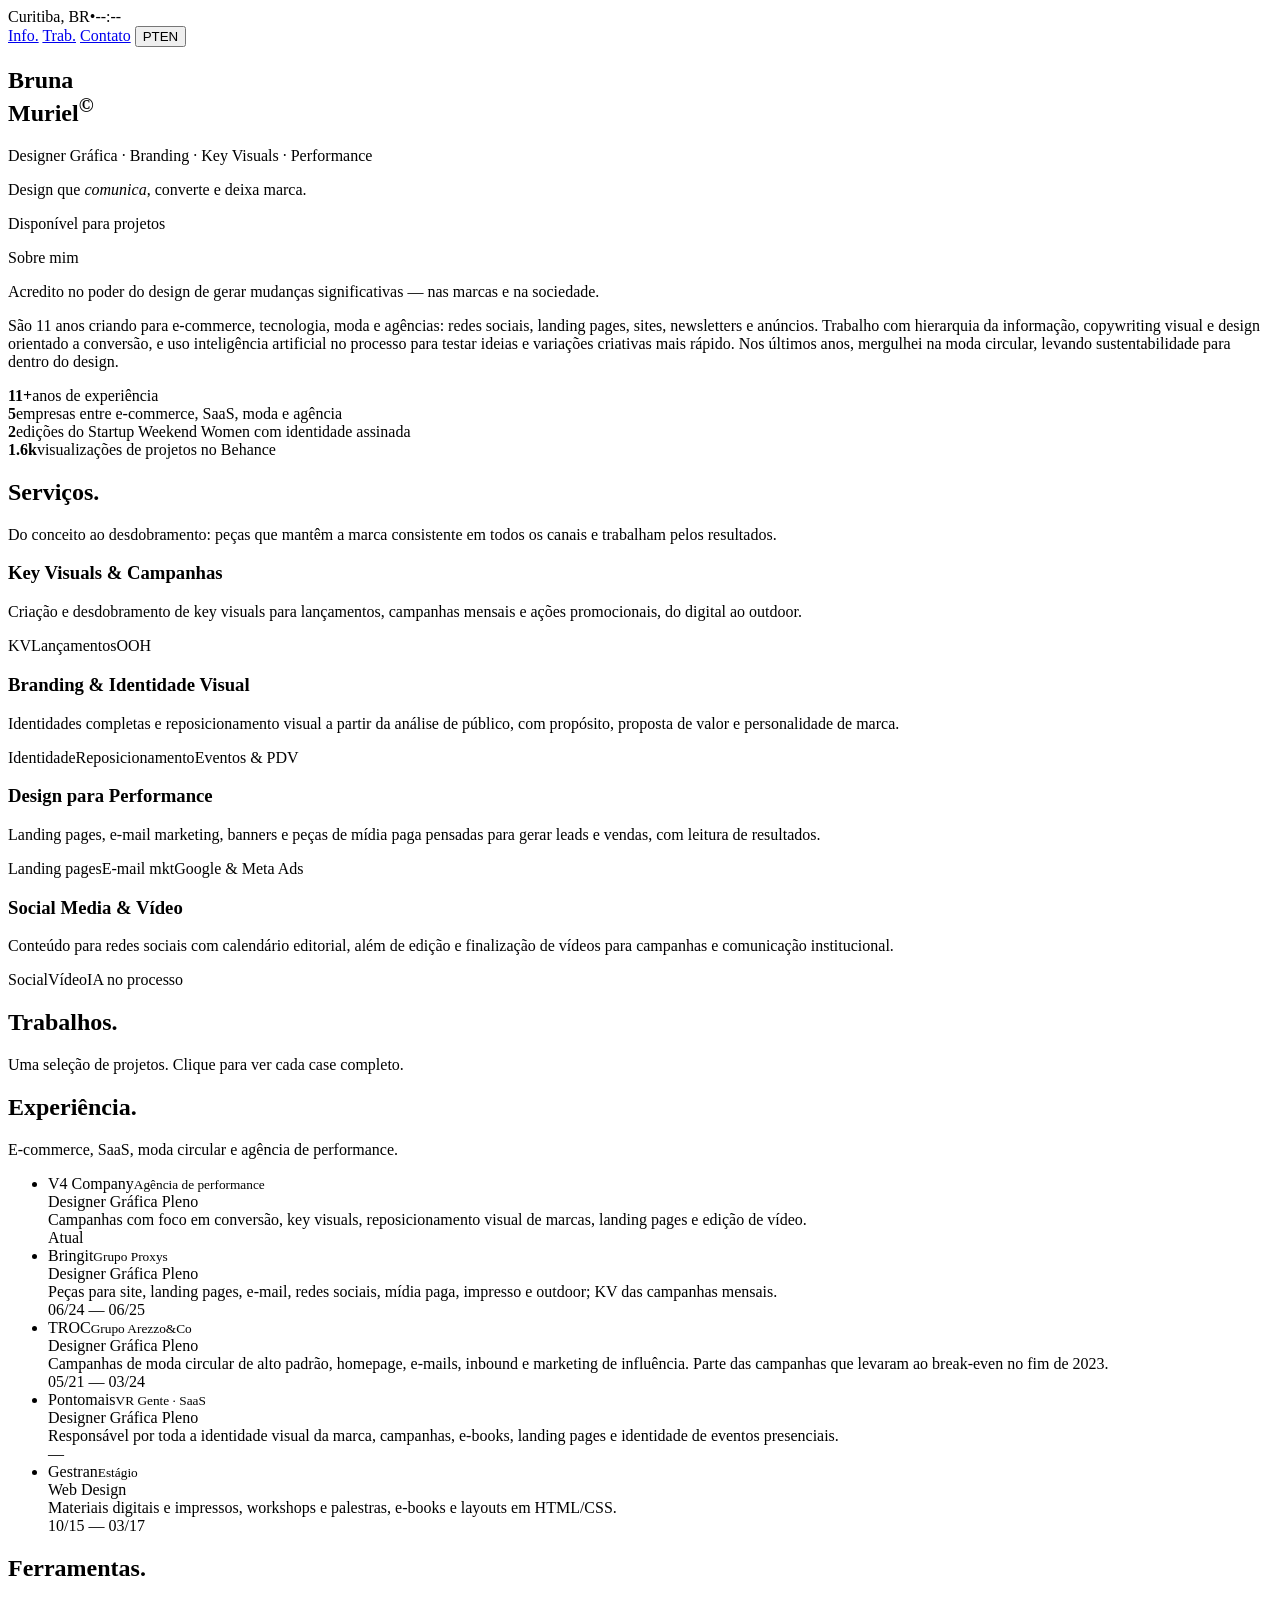
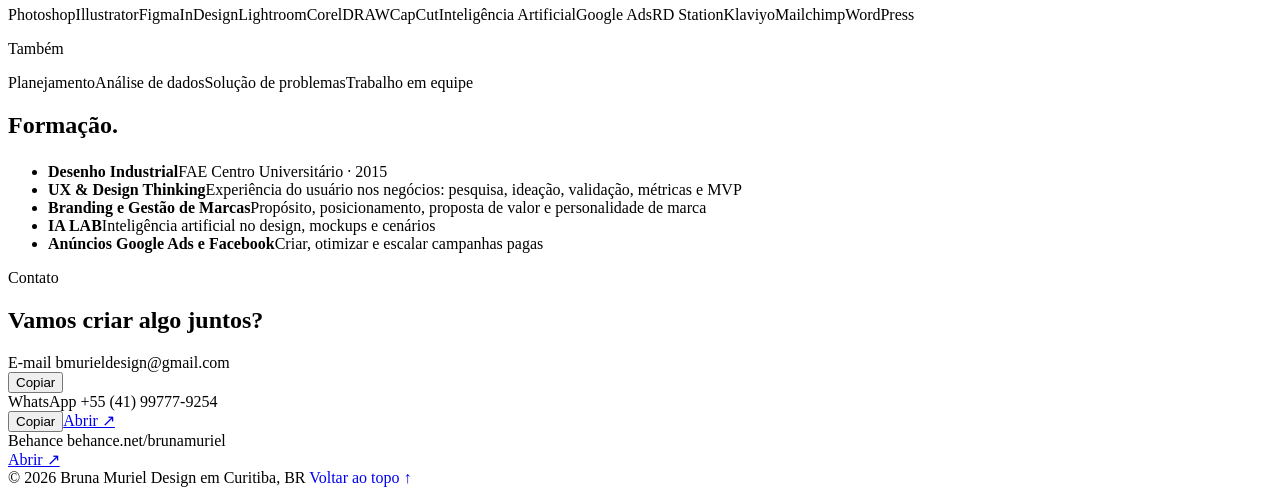
==== index.html @ 8c49b6a1 "Add files via upload" ====
<!doctype html>
<html lang="pt-BR">
<head>
<meta charset="utf-8">
<meta name="viewport" content="width=device-width, initial-scale=1, viewport-fit=cover">
<title>Bruna Muriel — Portfólio</title>
<meta name="description" content="Portfólio de Bruna Muriel, designer gráfica em Curitiba. Branding, key visuals, design para performance e social media.">
<link rel="preconnect" href="https://fonts.googleapis.com">
<link rel="preconnect" href="https://fonts.gstatic.com" crossorigin>
<link rel="stylesheet" href="https://fonts.googleapis.com/css2?family=Archivo:ital,wdth,wght@0,62..125,300..900;1,62..125,300..900&family=JetBrains+Mono:wght@400;500&display=swap">
<link rel="stylesheet" href="assets/style.css">
</head>
<body>
<div class="wrap">
  <header class="bar">
    <div class="where"><span class="dot" aria-hidden="true"></span><span class="city">Curitiba, BR</span><span>•</span><span id="clock">--:--</span></div>
    <nav>
      <a href="#sobre" data-i18n="nav.info">Info.</a>
      <a href="#trabalhos" data-i18n="nav.work">Trab.</a>
      <a href="#contato" class="hide-s" data-i18n="nav.contact">Contato</a>
      <button class="lang" id="lang" type="button" aria-label="Mudar idioma / Change language">
        <span data-l="pt" class="on">PT</span><span data-l="en">EN</span>
      </button>
    </nav>
  </header>

  <section class="hero" id="topo">
    <h1 class="rise">Bruna<br><span class="br">Muriel</span><sup>©</sup></h1>
    <div class="hero-meta">
      <p class="role rise d2" data-i18n="hero.role">Designer Gráfica · Branding · Key Visuals · Performance</p>
      <p class="thesis rise d2" data-i18n-html="hero.thesis">Design que <em>comunica</em>, converte e deixa marca.</p>
      <p class="avail rise d3"><span class="dot" aria-hidden="true"></span><span data-i18n="hero.avail">Disponível para projetos</span></p>
    </div>
  </section>
</div>

<div class="strip" aria-label="Projetos em destaque">
  <div class="track" id="track"></div>
</div>

<div class="wrap">
  <section class="block" id="sobre">
    <div class="about">
      <div>
        <p class="label" data-i18n="about.label">Sobre mim</p>
      </div>
      <div>
        <p class="lede" data-i18n="about.lede">Acredito no poder do design de gerar mudanças significativas — nas marcas e na sociedade.</p>
        <p class="body" data-i18n="about.body">São 11 anos criando para e-commerce, tecnologia, moda e agências: redes sociais, landing pages, sites, newsletters e anúncios. Trabalho com hierarquia da informação, copywriting visual e design orientado a conversão, e uso inteligência artificial no processo para testar ideias e variações criativas mais rápido. Nos últimos anos, mergulhei na moda circular, levando sustentabilidade para dentro do design.</p>
      </div>
    </div>
    <div class="stats">
      <div class="stat"><b>11+</b><span data-i18n="stat.years">anos de experiência</span></div>
      <div class="stat"><b>5</b><span data-i18n="stat.cos">empresas entre e-commerce, SaaS, moda e agência</span></div>
      <div class="stat"><b>2</b><span data-i18n="stat.sww">edições do Startup Weekend Women com identidade assinada</span></div>
      <div class="stat"><b>1.6k</b><span data-i18n="stat.views">visualizações de projetos no Behance</span></div>
    </div>
  </section>

  <section class="block" id="servicos">
    <div class="head">
      <h2 data-i18n="svc.title">Serviços.</h2>
      <p data-i18n="svc.intro">Do conceito ao desdobramento: peças que mantêm a marca consistente em todos os canais e trabalham pelos resultados.</p>
    </div>
    <div class="svc">
      <article>
        <h3 data-i18n="svc.1.t">Key Visuals & Campanhas</h3>
        <p data-i18n="svc.1.d">Criação e desdobramento de key visuals para lançamentos, campanhas mensais e ações promocionais, do digital ao outdoor.</p>
        <div class="tags"><span class="chip">KV</span><span class="chip" data-i18n="tag.launch">Lançamentos</span><span class="chip">OOH</span></div>
      </article>
      <article>
        <h3 data-i18n="svc.2.t">Branding & Identidade Visual</h3>
        <p data-i18n="svc.2.d">Identidades completas e reposicionamento visual a partir da análise de público, com propósito, proposta de valor e personalidade de marca.</p>
        <div class="tags"><span class="chip" data-i18n="tag.id">Identidade</span><span class="chip" data-i18n="tag.repo">Reposicionamento</span><span class="chip" data-i18n="tag.events">Eventos & PDV</span></div>
      </article>
      <article>
        <h3 data-i18n="svc.3.t">Design para Performance</h3>
        <p data-i18n="svc.3.d">Landing pages, e-mail marketing, banners e peças de mídia paga pensadas para gerar leads e vendas, com leitura de resultados.</p>
        <div class="tags"><span class="chip">Landing pages</span><span class="chip">E-mail mkt</span><span class="chip">Google & Meta Ads</span></div>
      </article>
      <article>
        <h3 data-i18n="svc.4.t">Social Media & Vídeo</h3>
        <p data-i18n="svc.4.d">Conteúdo para redes sociais com calendário editorial, além de edição e finalização de vídeos para campanhas e comunicação institucional.</p>
        <div class="tags"><span class="chip">Social</span><span class="chip" data-i18n="tag.video">Vídeo</span><span class="chip" data-i18n="tag.ai">IA no processo</span></div>
      </article>
    </div>
  </section>

  <section class="block" id="trabalhos">
    <div class="head">
      <h2 data-i18n="work.title">Trabalhos.</h2>
      <p data-i18n="work.intro">Uma seleção de projetos. Clique para ver cada case completo.</p>
    </div>
    <ul class="work-list" id="worklist"></ul>
  </section>

  <section class="block" id="experiencia">
    <div class="head">
      <h2 data-i18n="xp.title">Experiência.</h2>
      <p data-i18n="xp.intro">E-commerce, SaaS, moda circular e agência de performance.</p>
    </div>
    <ul class="xp">
      <li>
        <div class="co">V4 Company<small data-i18n="xp.v4.s">Agência de performance</small></div>
        <div class="ro" data-i18n="xp.role.pl">Designer Gráfica Pleno</div>
        <div class="de" data-i18n="xp.v4.d">Campanhas com foco em conversão, key visuals, reposicionamento visual de marcas, landing pages e edição de vídeo.</div>
        <time data-i18n="xp.now">Atual</time>
      </li>
      <li>
        <div class="co">Bringit<small>Grupo Proxys</small></div>
        <div class="ro" data-i18n="xp.role.pl">Designer Gráfica Pleno</div>
        <div class="de" data-i18n="xp.bi.d">Peças para site, landing pages, e-mail, redes sociais, mídia paga, impresso e outdoor; KV das campanhas mensais.</div>
        <time>06/24 — 06/25</time>
      </li>
      <li>
        <div class="co">TROC<small>Grupo Arezzo&amp;Co</small></div>
        <div class="ro" data-i18n="xp.role.pl">Designer Gráfica Pleno</div>
        <div class="de" data-i18n="xp.troc.d">Campanhas de moda circular de alto padrão, homepage, e-mails, inbound e marketing de influência. Parte das campanhas que levaram ao break-even no fim de 2023.</div>
        <time>05/21 — 03/24</time>
      </li>
      <li>
        <div class="co">Pontomais<small>VR Gente · SaaS</small></div>
        <div class="ro" data-i18n="xp.role.pl">Designer Gráfica Pleno</div>
        <div class="de" data-i18n="xp.pm.d">Responsável por toda a identidade visual da marca, campanhas, e-books, landing pages e identidade de eventos presenciais.</div>
        <time>—</time>
      </li>
      <li>
        <div class="co">Gestran<small data-i18n="xp.gs.s">Estágio</small></div>
        <div class="ro" data-i18n="xp.gs.r">Web Design</div>
        <div class="de" data-i18n="xp.gs.d">Materiais digitais e impressos, workshops e palestras, e-books e layouts em HTML/CSS.</div>
        <time>10/15 — 03/17</time>
      </li>
    </ul>
  </section>

  <section class="block" id="ferramentas">
    <div class="split">
      <div>
        <div class="head" style="grid-template-columns:1fr;margin-bottom:24px"><h2 data-i18n="tools.title">Ferramentas.</h2></div>
        <div class="tools">
          <span class="chip">Photoshop</span><span class="chip">Illustrator</span><span class="chip">Figma</span><span class="chip">InDesign</span><span class="chip">Lightroom</span><span class="chip">CorelDRAW</span><span class="chip">CapCut</span><span class="chip" data-i18n="tool.ai">Inteligência Artificial</span><span class="chip">Google Ads</span><span class="chip">RD Station</span><span class="chip">Klaviyo</span><span class="chip">Mailchimp</span><span class="chip">WordPress</span>
        </div>
        <div class="skills">
          <p class="label" data-i18n="skills.label">Também</p>
          <div class="tools">
            <span class="chip" data-i18n="sk.1">Planejamento</span><span class="chip" data-i18n="sk.2">Análise de dados</span><span class="chip" data-i18n="sk.3">Solução de problemas</span><span class="chip" data-i18n="sk.4">Trabalho em equipe</span>
          </div>
        </div>
      </div>
      <div>
        <div class="head" style="grid-template-columns:1fr;margin-bottom:24px"><h2 data-i18n="edu.title">Formação.</h2></div>
        <ul class="edu">
          <li><b data-i18n="edu.1.t">Desenho Industrial</b><span>FAE Centro Universitário · 2015</span></li>
          <li><b>UX & Design Thinking</b><span data-i18n="edu.2.d">Experiência do usuário nos negócios: pesquisa, ideação, validação, métricas e MVP</span></li>
          <li><b data-i18n="edu.3.t">Branding e Gestão de Marcas</b><span data-i18n="edu.3.d">Propósito, posicionamento, proposta de valor e personalidade de marca</span></li>
          <li><b>IA LAB</b><span data-i18n="edu.4.d">Inteligência artificial no design, mockups e cenários</span></li>
          <li><b data-i18n="edu.5.t">Anúncios Google Ads e Facebook</b><span data-i18n="edu.5.d">Criar, otimizar e escalar campanhas pagas</span></li>
        </ul>
      </div>
    </div>
  </section>

  <section class="contact" id="contato">
    <p class="label" data-i18n="ct.label">Contato</p>
    <h2 data-i18n-html="ct.title">Vamos criar <span class="br">algo juntos?</span></h2>
    <div class="channels">
      <div class="ch">
        <span class="label">E-mail</span>
        <span class="v" id="email">bmurieldesign@gmail.com</span>
        <div class="row"><button class="btn" type="button" data-copy="bmurieldesign@gmail.com" data-i18n="ct.copy">Copiar</button></div>
      </div>
      <div class="ch">
        <span class="label">WhatsApp</span>
        <span class="v">+55 (41) 99777-9254</span>
        <div class="row"><button class="btn" type="button" data-copy="+5541997779254" data-i18n="ct.copy">Copiar</button><a class="btn" href="https://wa.me/5541997779254" target="_blank" rel="noopener" data-i18n="ct.open">Abrir ↗</a></div>
      </div>
      <div class="ch">
        <span class="label">Behance</span>
        <span class="v">behance.net/brunamuriel</span>
        <div class="row"><a class="btn" href="https://www.behance.net/brunamuriel" target="_blank" rel="noopener" data-i18n="ct.open">Abrir ↗</a></div>
      </div>
    </div>
    <footer>
      <span>© 2026 Bruna Muriel</span>
      <span data-i18n="ft.made">Design em Curitiba, BR</span>
      <a href="#topo" style="text-decoration:none" data-i18n="ft.top">Voltar ao topo ↑</a>
    </footer>
  </section>
</div>

<script>
window.I18N_EN = {
      "nav.info":"Info.","nav.work":"Work.","nav.contact":"Contact",
      "hero.role":"Graphic Designer · Branding · Key Visuals · Performance",
      "hero.thesis":"Design that <em>communicates</em>, converts and leaves a mark.",
      "hero.avail":"Available for projects",
      "about.label":"About me",
      "about.lede":"I believe in design's power to drive meaningful change — for brands and for society.",
      "about.body":"For 11 years I've designed for e-commerce, tech, fashion and agencies: social media, landing pages, websites, newsletters and ads. I work with information hierarchy, visual copywriting and conversion-driven design, and I bring AI into the process to test ideas and creative variations faster. In recent years I've been immersed in circular fashion, bringing sustainability into the work.",
      "stat.years":"years of experience","stat.cos":"companies across e-commerce, SaaS, fashion and agency","stat.sww":"Startup Weekend Women editions with my identity","stat.views":"project views on Behance",
      "svc.title":"Services.","svc.intro":"From concept to rollout: work that keeps the brand consistent across every channel and pulls its weight on results.",
      "svc.1.t":"Key Visuals & Campaigns","svc.1.d":"Key visuals and their rollouts for launches, monthly campaigns and promotions, from digital to billboards.",
      "svc.2.t":"Branding & Visual Identity","svc.2.d":"Complete identities and visual repositioning grounded in audience analysis, with purpose, value proposition and brand personality.",
      "svc.3.t":"Performance Design","svc.3.d":"Landing pages, email marketing, banners and paid media built to generate leads and sales, with results reporting.",
      "svc.4.t":"Social Media & Video","svc.4.d":"Social content planned on an editorial calendar, plus video editing and finishing for campaigns and brand communication.",
      "tag.launch":"Launches","tag.id":"Identity","tag.repo":"Repositioning","tag.events":"Events & POS","tag.video":"Video","tag.ai":"AI in the process",
      "work.title":"Work.","work.intro":"A selection of projects. Click through for each full case.",
      "xp.title":"Experience.","xp.intro":"E-commerce, SaaS, circular fashion and a performance agency.",
      "xp.v4.s":"Performance agency","xp.role.pl":"Mid-level Graphic Designer","xp.now":"Current",
      "xp.v4.d":"Conversion-focused campaigns, key visuals, visual brand repositioning, landing pages and video editing.",
      "xp.bi.d":"Assets for website, landing pages, email, social, paid media, print and billboards; KVs for monthly campaigns.",
      "xp.troc.d":"Campaigns for a high-end circular fashion store: homepage, emails, inbound and influencer marketing. Part of the campaigns behind the company's break-even in late 2023.",
      "xp.pm.d":"Owned the brand's entire visual identity, plus campaigns, e-books, landing pages and in-person event identities.",
      "xp.gs.s":"Internship","xp.gs.r":"Web Design","xp.gs.d":"Digital and print materials, workshops and talks, e-books and HTML/CSS layouts.",
      "tools.title":"Tools.","tool.ai":"Artificial Intelligence","skills.label":"Also",
      "sk.1":"Planning","sk.2":"Data analysis","sk.3":"Problem solving","sk.4":"Teamwork",
      "edu.title":"Education.","edu.1.t":"Industrial Design",
      "edu.2.d":"User experience in business: research, ideation, validation, metrics and MVP",
      "edu.3.t":"Branding & Brand Management","edu.3.d":"Purpose, positioning, value proposition and brand personality",
      "edu.4.d":"AI in design, mockups and scenes",
      "edu.5.t":"Google & Facebook Ads","edu.5.d":"Creating, optimizing and scaling paid campaigns",
      "ct.label":"Contact","ct.title":"Shall we make <span class=\"br\">something together?</span>",
      "ct.copy":"Copy","ct.copied":"Copied","ct.open":"Open ↗",
      "ft.made":"Designed in Curitiba, BR","ft.top":"Back to top ↑",
      "tile.see":"View case ↗"};
window.I18N_EN["tile.see"]="View project →";
window.I18N_PT = {"ct.copied":"Copiado","tile.see":"Ver projeto →"};
(function(){
  var projects = [{"slug": "anarco", "t": "Anarco", "full": "Anarco Restaurant", "c": {"pt": "Identidade Visual · Restaurante", "en": "Visual Identity · Restaurant"}, "y": "2025", "cover": "https://mir-s3-cdn-cf.behance.net/projects/808/9b812a225993903.Y3JvcCwxMzgwLDEwODAsMjcwLDA.png"}, {"slug": "bringit", "t": "bringIT", "full": "bringIT", "c": {"pt": "Campanhas & Performance", "en": "Campaigns & Performance"}, "y": "2025", "cover": "https://mir-s3-cdn-cf.behance.net/projects/808/ded23a225885359.Y3JvcCwxMzgwLDEwODAsMjcwLDA.png"}, {"slug": "troc", "t": "TROC", "full": "TROC | Arezzo&Co", "c": {"pt": "Moda Circular · Campanhas", "en": "Circular Fashion · Campaigns"}, "y": "2023", "cover": "https://mir-s3-cdn-cf.behance.net/projects/808/a8e823169679973.Y3JvcCwxMzgwLDEwODAsMjcwLDA.png"}, {"slug": "transcriativa", "t": "Trans­criativa", "full": "@transcriativa", "c": {"pt": "Mídias Sociais", "en": "Social Media"}, "y": "2020", "cover": "https://mir-s3-cdn-cf.behance.net/projects/808/191b45101455155.Y3JvcCwxNDE2LDExMDcsNTYsNDU.png"}, {"slug": "pontomais", "t": "Pontomais", "full": "Pontomais", "c": {"pt": "Branding · SaaS", "en": "Branding · SaaS"}, "y": "2019", "cover": "https://mir-s3-cdn-cf.behance.net/projects/808/f271a289563973.Y3JvcCwxMzgwLDEwNzksNzgsMTM.png"}, {"slug": "startup-weekend-women", "t": "SW Women", "full": "Startup Weekend Women Curitiba", "c": {"pt": "Identidade de Evento", "en": "Event Identity"}, "y": "2019", "cover": "https://mir-s3-cdn-cf.behance.net/projects/808/c9e49783041361.Y3JvcCw4MDgsNjMyLDE3MCww.png"}];
  window.BM_render = function(lang){
    var t = window.BM ? window.BM.t : function(k){return k};
    var html = "";
    for (var r=0;r<2;r++) projects.forEach(function(p){
      html += '<a class="tile" href="projetos/'+p.slug+'.html"'+(r?' aria-hidden="true" tabindex="-1"':'')+'>'+
        '<img class="cover" src="'+p.cover+'" alt="" loading="lazy">'+
        '<span class="mono"><span>'+p.c[lang]+'</span><span>'+p.y+'</span></span>'+
        '<span class="big">'+p.t+'</span>'+
        '<span class="mono"><span>'+t("tile.see")+'</span></span></a>';
    });
    document.getElementById("track").innerHTML = html;
    document.getElementById("worklist").innerHTML = projects.map(function(p){
      return '<li><a href="projetos/'+p.slug+'.html"><span class="t">'+p.full+'</span><span class="c">'+p.c[lang]+'</span><span class="arr">'+p.y+' →</span></a></li>';
    }).join("");
  };
})();
</script>
<script src="assets/site.js"></script>
</body>
</html>
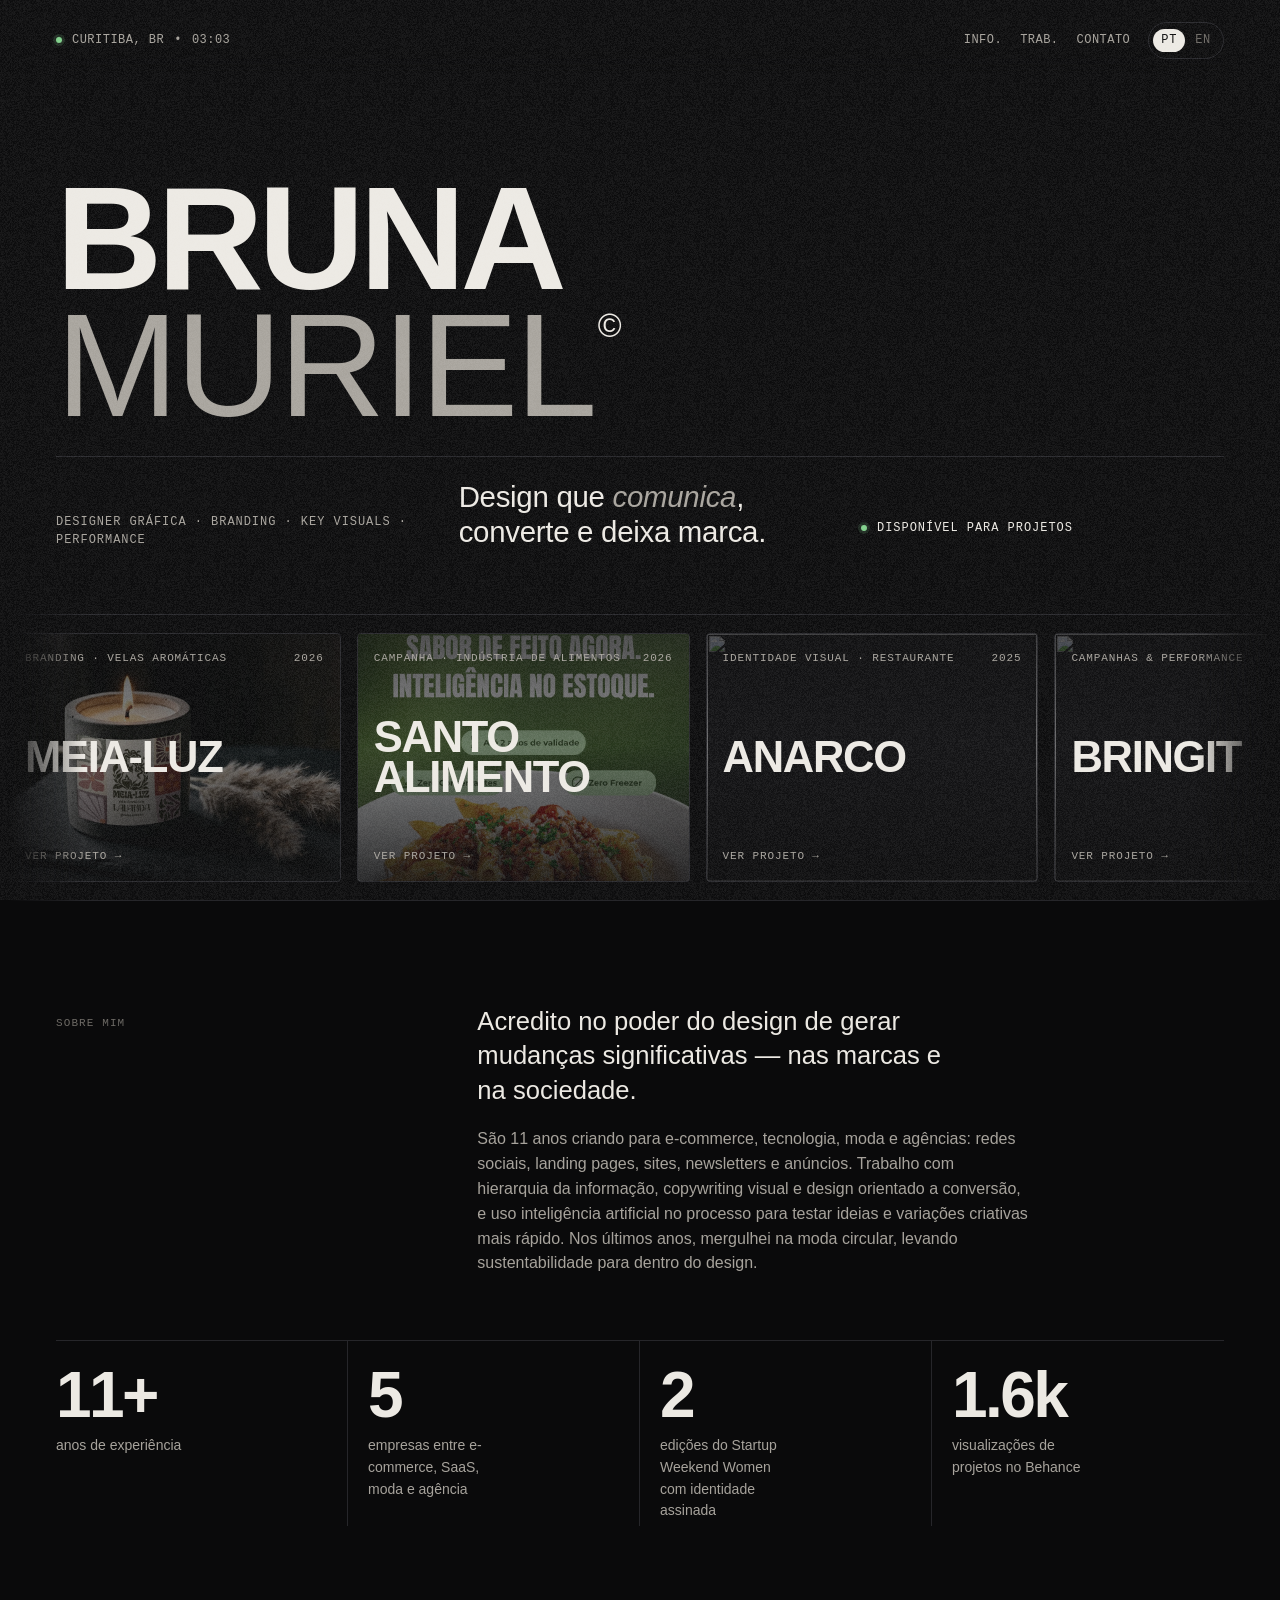
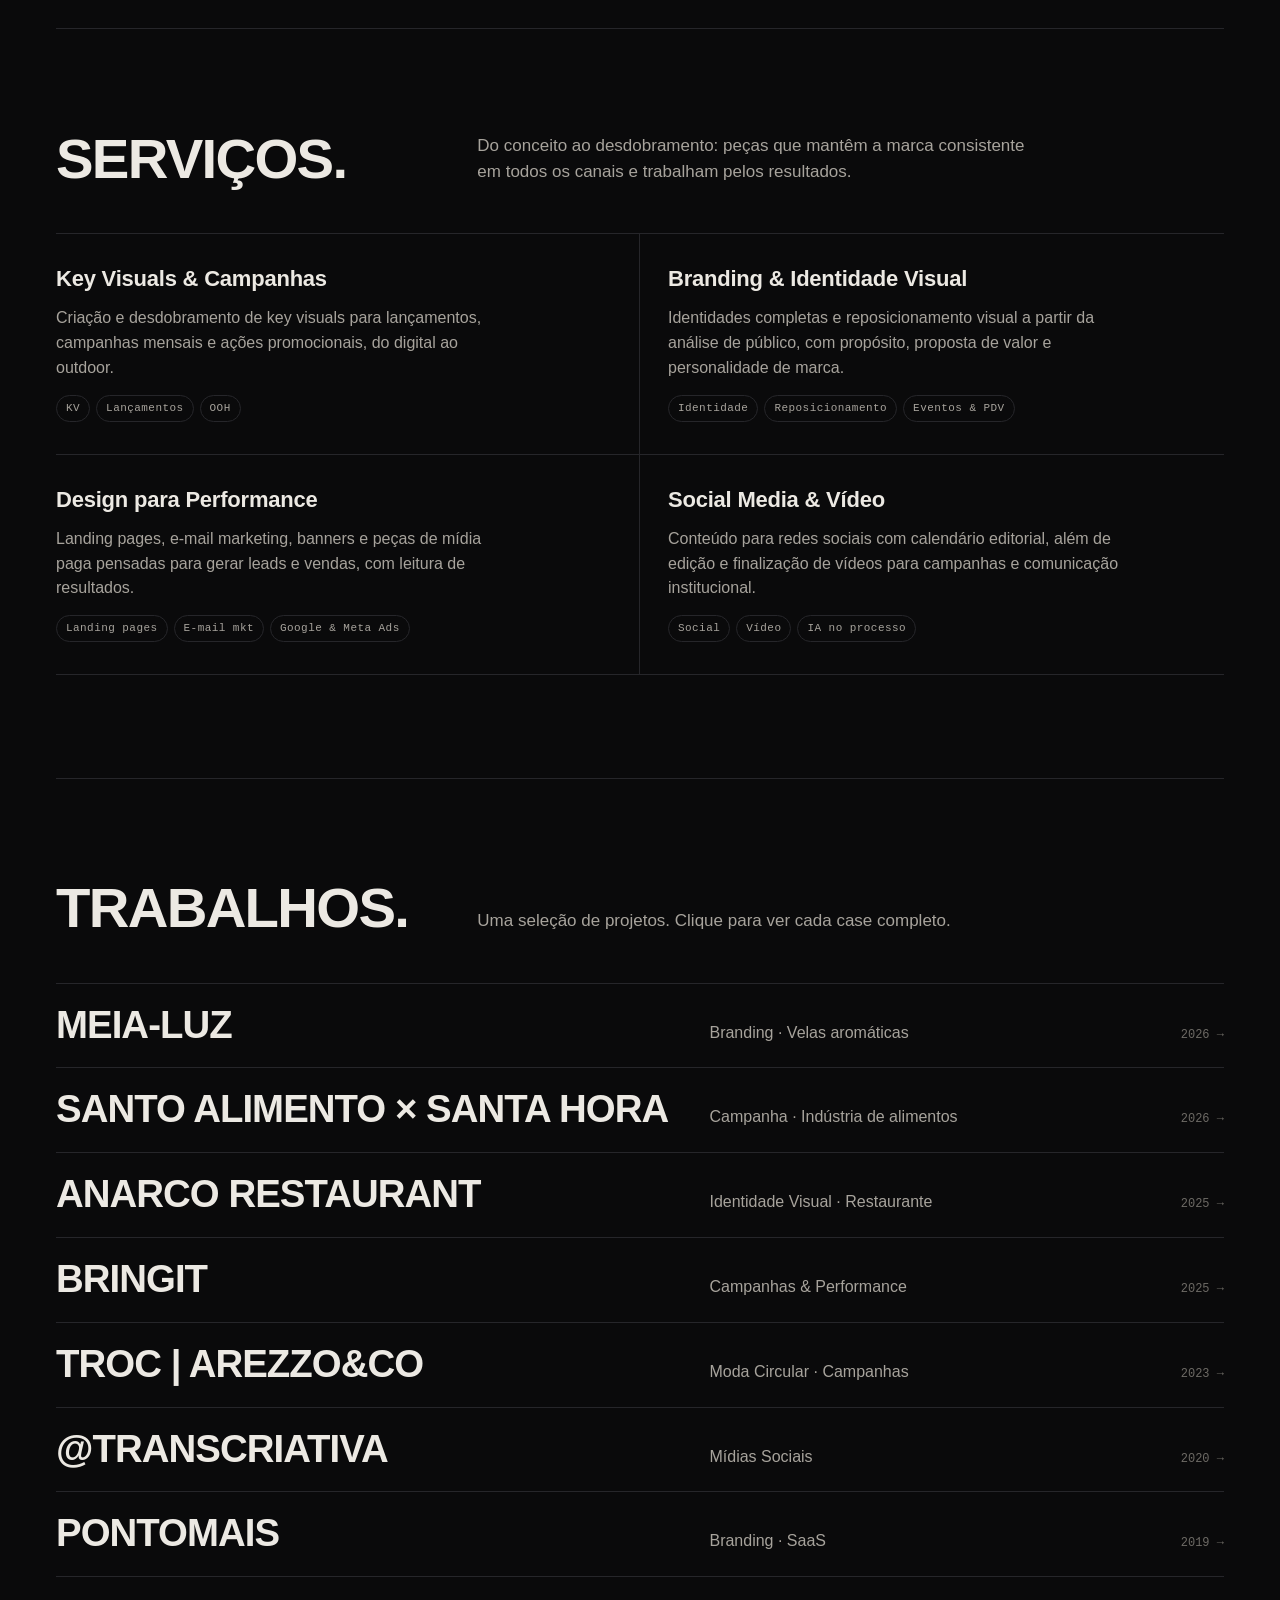
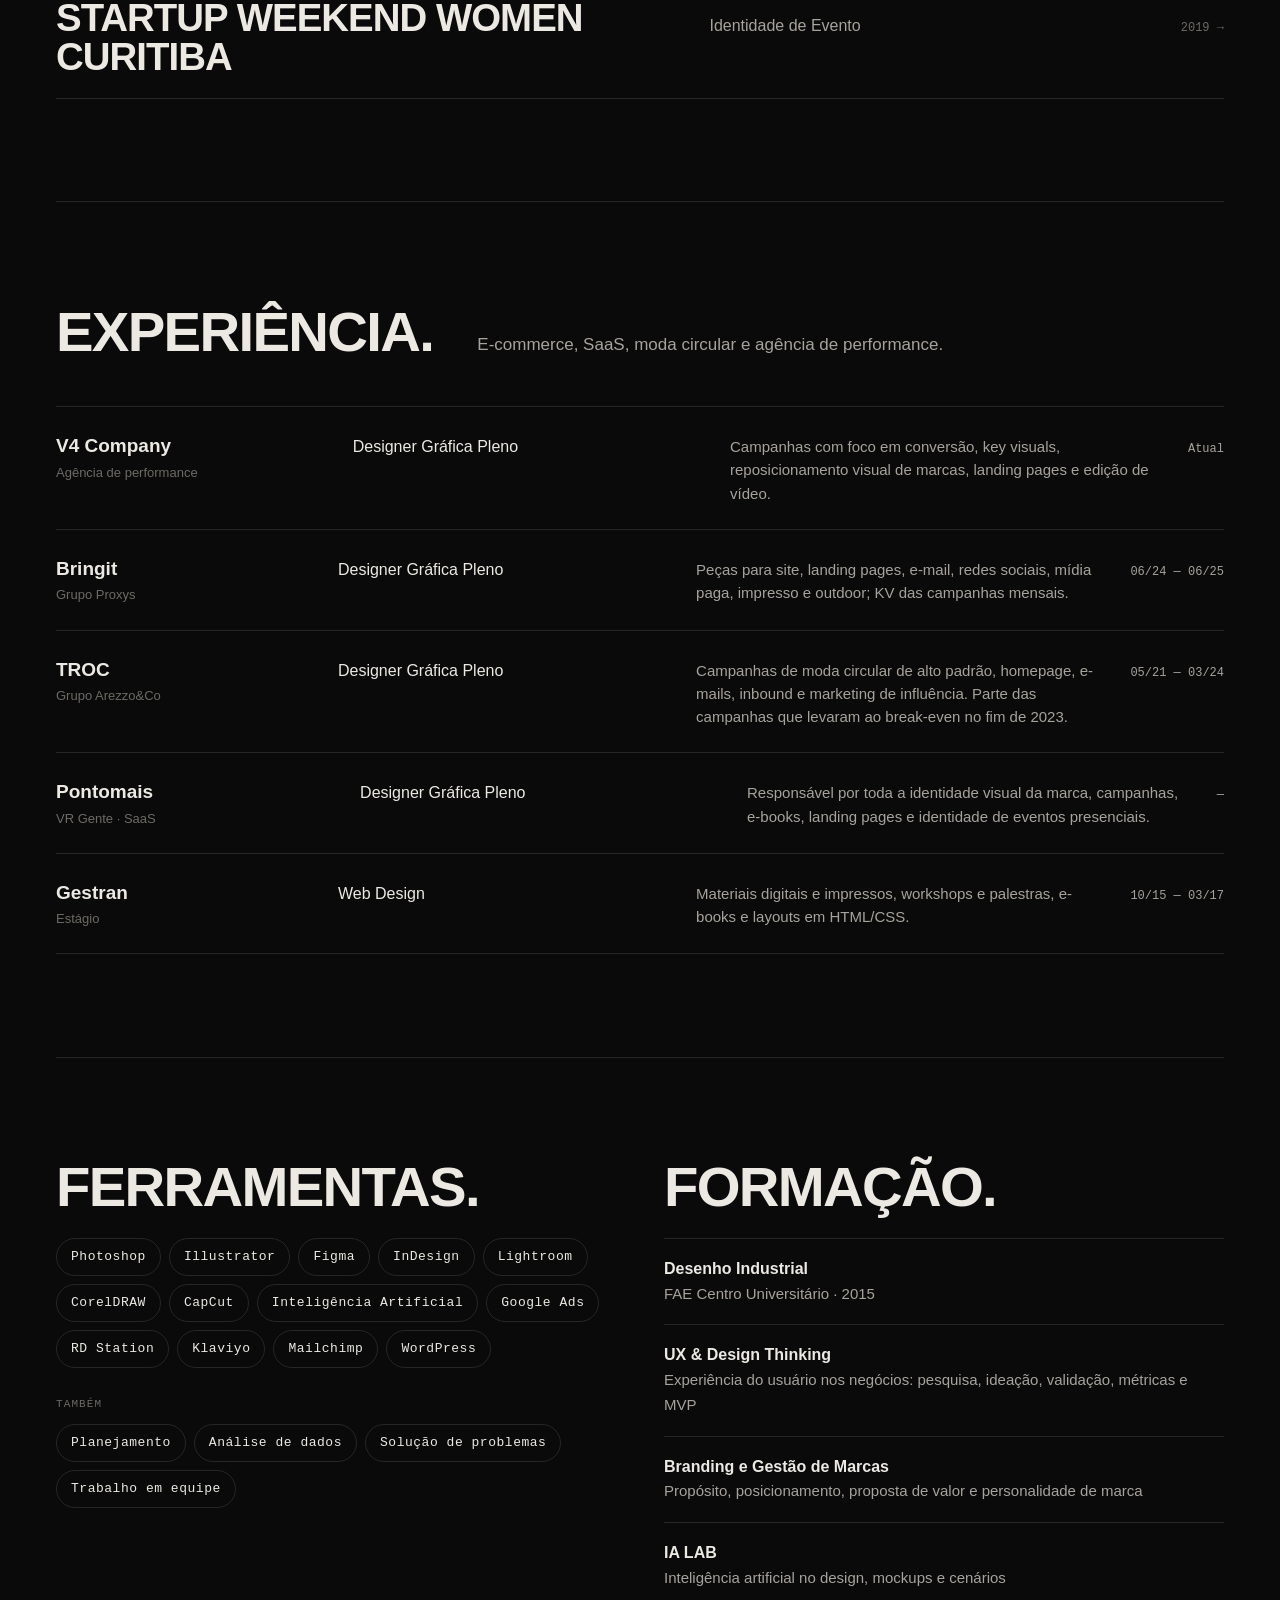
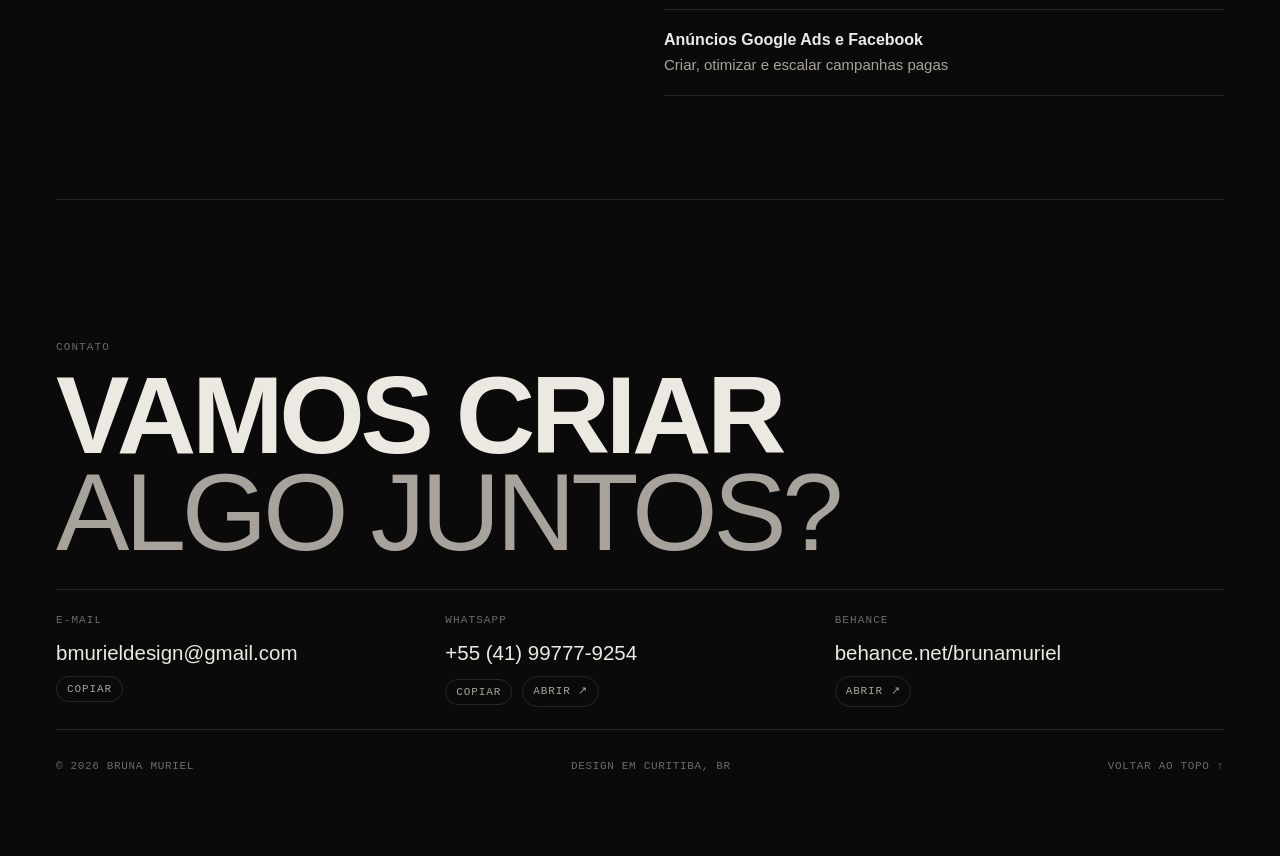
==== commit 95a4c074: "Add files via upload" ====
--- a/index.html
+++ b/index.html
@@ -8,7 +8,7 @@
 <link rel="preconnect" href="https://fonts.googleapis.com">
 <link rel="preconnect" href="https://fonts.gstatic.com" crossorigin>
 <link rel="stylesheet" href="https://fonts.googleapis.com/css2?family=Archivo:ital,wdth,wght@0,62..125,300..900;1,62..125,300..900&family=JetBrains+Mono:wght@400;500&display=swap">
-<link rel="stylesheet" href="assets/style.css">
+<link rel="stylesheet" href="style.css">
 </head>
 <body>
 <div class="wrap">
@@ -226,12 +226,12 @@
 window.I18N_EN["tile.see"]="View project →";
 window.I18N_PT = {"ct.copied":"Copiado","tile.see":"Ver projeto →"};
 (function(){
-  var projects = [{"slug": "anarco", "t": "Anarco", "full": "Anarco Restaurant", "c": {"pt": "Identidade Visual · Restaurante", "en": "Visual Identity · Restaurant"}, "y": "2025", "cover": "https://mir-s3-cdn-cf.behance.net/projects/808/9b812a225993903.Y3JvcCwxMzgwLDEwODAsMjcwLDA.png"}, {"slug": "bringit", "t": "bringIT", "full": "bringIT", "c": {"pt": "Campanhas & Performance", "en": "Campaigns & Performance"}, "y": "2025", "cover": "https://mir-s3-cdn-cf.behance.net/projects/808/ded23a225885359.Y3JvcCwxMzgwLDEwODAsMjcwLDA.png"}, {"slug": "troc", "t": "TROC", "full": "TROC | Arezzo&Co", "c": {"pt": "Moda Circular · Campanhas", "en": "Circular Fashion · Campaigns"}, "y": "2023", "cover": "https://mir-s3-cdn-cf.behance.net/projects/808/a8e823169679973.Y3JvcCwxMzgwLDEwODAsMjcwLDA.png"}, {"slug": "transcriativa", "t": "Trans­criativa", "full": "@transcriativa", "c": {"pt": "Mídias Sociais", "en": "Social Media"}, "y": "2020", "cover": "https://mir-s3-cdn-cf.behance.net/projects/808/191b45101455155.Y3JvcCwxNDE2LDExMDcsNTYsNDU.png"}, {"slug": "pontomais", "t": "Pontomais", "full": "Pontomais", "c": {"pt": "Branding · SaaS", "en": "Branding · SaaS"}, "y": "2019", "cover": "https://mir-s3-cdn-cf.behance.net/projects/808/f271a289563973.Y3JvcCwxMzgwLDEwNzksNzgsMTM.png"}, {"slug": "startup-weekend-women", "t": "SW Women", "full": "Startup Weekend Women Curitiba", "c": {"pt": "Identidade de Evento", "en": "Event Identity"}, "y": "2019", "cover": "https://mir-s3-cdn-cf.behance.net/projects/808/c9e49783041361.Y3JvcCw4MDgsNjMyLDE3MCww.png"}];
+  var projects = [{"slug": "meia-luz", "t": "Meia-Luz", "full": "Meia-Luz", "c": {"pt": "Branding · Velas aromáticas", "en": "Branding · Scented candles"}, "y": "2026", "cover": "ml-mockup-vela.webp"},{"slug": "santo-alimento", "t": "Santo Alimento", "full": "Santo Alimento × Santa Hora", "c": {"pt": "Campanha · Indústria de alimentos", "en": "Campaign · Food industry"}, "y": "2026", "cover": "sa-feed-01.webp"},{"slug": "anarco", "t": "Anarco", "full": "Anarco Restaurant", "c": {"pt": "Identidade Visual · Restaurante", "en": "Visual Identity · Restaurant"}, "y": "2025", "cover": "https://mir-s3-cdn-cf.behance.net/projects/808/9b812a225993903.Y3JvcCwxMzgwLDEwODAsMjcwLDA.png"}, {"slug": "bringit", "t": "bringIT", "full": "bringIT", "c": {"pt": "Campanhas & Performance", "en": "Campaigns & Performance"}, "y": "2025", "cover": "https://mir-s3-cdn-cf.behance.net/projects/808/ded23a225885359.Y3JvcCwxMzgwLDEwODAsMjcwLDA.png"}, {"slug": "troc", "t": "TROC", "full": "TROC | Arezzo&Co", "c": {"pt": "Moda Circular · Campanhas", "en": "Circular Fashion · Campaigns"}, "y": "2023", "cover": "https://mir-s3-cdn-cf.behance.net/projects/808/a8e823169679973.Y3JvcCwxMzgwLDEwODAsMjcwLDA.png"}, {"slug": "transcriativa", "t": "Trans­criativa", "full": "@transcriativa", "c": {"pt": "Mídias Sociais", "en": "Social Media"}, "y": "2020", "cover": "https://mir-s3-cdn-cf.behance.net/projects/808/191b45101455155.Y3JvcCwxNDE2LDExMDcsNTYsNDU.png"}, {"slug": "pontomais", "t": "Pontomais", "full": "Pontomais", "c": {"pt": "Branding · SaaS", "en": "Branding · SaaS"}, "y": "2019", "cover": "https://mir-s3-cdn-cf.behance.net/projects/808/f271a289563973.Y3JvcCwxMzgwLDEwNzksNzgsMTM.png"}, {"slug": "startup-weekend-women", "t": "SW Women", "full": "Startup Weekend Women Curitiba", "c": {"pt": "Identidade de Evento", "en": "Event Identity"}, "y": "2019", "cover": "https://mir-s3-cdn-cf.behance.net/projects/808/c9e49783041361.Y3JvcCw4MDgsNjMyLDE3MCww.png"}];
   window.BM_render = function(lang){
     var t = window.BM ? window.BM.t : function(k){return k};
     var html = "";
     for (var r=0;r<2;r++) projects.forEach(function(p){
-      html += '<a class="tile" href="projetos/'+p.slug+'.html"'+(r?' aria-hidden="true" tabindex="-1"':'')+'>'+
+      html += '<a class="tile" href="'+p.slug+'.html"'+(r?' aria-hidden="true" tabindex="-1"':'')+'>'+
         '<img class="cover" src="'+p.cover+'" alt="" loading="lazy">'+
         '<span class="mono"><span>'+p.c[lang]+'</span><span>'+p.y+'</span></span>'+
         '<span class="big">'+p.t+'</span>'+
@@ -239,11 +239,11 @@
     });
     document.getElementById("track").innerHTML = html;
     document.getElementById("worklist").innerHTML = projects.map(function(p){
-      return '<li><a href="projetos/'+p.slug+'.html"><span class="t">'+p.full+'</span><span class="c">'+p.c[lang]+'</span><span class="arr">'+p.y+' →</span></a></li>';
+      return '<li><a href="'+p.slug+'.html"><span class="t">'+p.full+'</span><span class="c">'+p.c[lang]+'</span><span class="arr">'+p.y+' →</span></a></li>';
     }).join("");
   };
 })();
 </script>
-<script src="assets/site.js"></script>
+<script src="site.js"></script>
 </body>
 </html>
--- a/style.css
+++ b/style.css
@@ -0,0 +1,249 @@
+
+:root{
+  color-scheme: dark;
+  --ground:#0a0a0b;
+  --raise:#121214;
+  --raise-2:#18181b;
+  --ink:#ece9e3;
+  --ink-soft:#a7a39c;
+  --ink-mute:#6d6a65;
+  --line:#26262a;
+  --grain:.075;
+  --display:"Archivo", "Helvetica Neue", Arial, sans-serif;
+  --body:"Archivo", "Helvetica Neue", Arial, sans-serif;
+  --mono:"JetBrains Mono", ui-monospace, "SFMono-Regular", Menlo, monospace;
+  --gutter:clamp(16px, 4vw, 48px);
+}
+*{box-sizing:border-box}
+html{scroll-behavior:smooth}
+body{
+  background:var(--ground);
+  color:var(--ink);
+  font-family:var(--body);
+  font-size:16px;
+  line-height:1.55;
+  font-variation-settings:"wdth" 100;
+  -webkit-font-smoothing:antialiased;
+  overflow-x:hidden;
+}
+a{color:inherit}
+::selection{background:var(--ink);color:var(--ground)}
+:focus-visible{outline:1px solid var(--ink);outline-offset:4px}
+
+/* grain */
+#grain{position:fixed;inset:-50%;width:200%;height:200%;pointer-events:none;z-index:50;opacity:var(--grain);mix-blend-mode:screen;image-rendering:pixelated}
+
+.wrap{padding-inline:var(--gutter);max-width:1440px;margin-inline:auto}
+
+/* top bar */
+.bar{
+  position:sticky;top:env(safe-area-inset-top,0px);z-index:40;
+  display:flex;align-items:center;justify-content:space-between;gap:16px;
+  padding-block:14px;
+  font-family:var(--mono);font-size:12px;letter-spacing:.04em;text-transform:uppercase;
+  background:linear-gradient(var(--ground) 60%, transparent);
+}
+.bar .where{display:flex;gap:10px;align-items:center;color:var(--ink-soft)}
+.dot{width:6px;height:6px;border-radius:50%;background:#7fd08a;box-shadow:0 0 0 3px rgba(127,208,138,.15)}
+.bar nav{display:flex;gap:18px;align-items:center}
+.bar nav a{text-decoration:none;color:var(--ink-soft);transition:color .2s}
+.bar nav a:hover{color:var(--ink)}
+.lang{
+  font:inherit;text-transform:uppercase;letter-spacing:.06em;
+  background:none;border:1px solid var(--line);color:var(--ink);
+  border-radius:999px;padding:6px 4px 6px 4px;cursor:pointer;display:flex;gap:2px;
+}
+.lang span{padding:2px 8px;border-radius:999px;color:var(--ink-mute);transition:all .25s}
+.lang span.on{background:var(--ink);color:var(--ground)}
+
+/* hero */
+.hero{padding-block:clamp(40px,8vw,110px) clamp(32px,5vw,64px);display:grid;gap:28px}
+.hero h1{
+  margin:0;
+  font-family:var(--display);
+  font-weight:800;
+  font-variation-settings:"wdth" 125;
+  font-size:clamp(46px,11.5vw,184px);
+  line-height:.86;
+  letter-spacing:-.035em;
+  text-transform:uppercase;
+}
+.hero h1 .br{font-weight:300;font-variation-settings:"wdth" 62;letter-spacing:-.02em;color:var(--ink-soft)}
+.hero h1 sup{font-size:.22em;vertical-align:top;position:relative;top:.35em;font-weight:400;letter-spacing:0;margin-left:.1em}
+.hero-meta{display:grid;grid-template-columns:repeat(auto-fit,minmax(240px,1fr));gap:24px 40px;align-items:end;border-top:1px solid var(--line);padding-top:22px}
+.role{font-family:var(--mono);font-size:12px;text-transform:uppercase;letter-spacing:.08em;color:var(--ink-soft);margin:0}
+.thesis{font-size:clamp(20px,2.3vw,30px);line-height:1.2;margin:0;max-width:24ch;text-wrap:balance;font-variation-settings:"wdth" 90;letter-spacing:-.01em}
+.thesis em{font-style:italic;font-weight:300;color:var(--ink-soft)}
+.avail{display:inline-flex;gap:10px;align-items:center;font-family:var(--mono);font-size:12px;text-transform:uppercase;letter-spacing:.08em}
+
+/* strip */
+.strip{overflow:hidden;border-block:1px solid var(--line);padding-block:18px;mask-image:linear-gradient(90deg,transparent,#000 6%,#000 94%,transparent)}
+.track{display:flex;gap:16px;width:max-content;animation:slide 60s linear infinite}
+.strip:hover .track{animation-play-state:paused}
+@keyframes slide{to{transform:translateX(-50%)}}
+.tile{
+  flex:0 0 auto;width:clamp(220px,26vw,340px);aspect-ratio:4/3;
+  background:var(--raise);border:1px solid var(--line);border-radius:4px;
+  padding:16px;display:flex;flex-direction:column;justify-content:space-between;
+  text-decoration:none;position:relative;overflow:hidden;transition:background .3s,border-color .3s;
+}
+.tile:hover{background:var(--raise-2);border-color:#3a3a40}
+.tile .mono{font-family:var(--mono);font-size:11px;text-transform:uppercase;letter-spacing:.08em;color:var(--ink-mute);display:flex;justify-content:space-between}
+.tile .big{
+  font-family:var(--display);font-weight:800;font-variation-settings:"wdth" 125;
+  font-size:clamp(30px,3.4vw,46px);line-height:.9;letter-spacing:-.03em;text-transform:uppercase;
+  word-break:break-word;
+}
+.tile .ghost{
+  position:absolute;right:-.08em;bottom:-.22em;font-family:var(--display);font-weight:900;
+  font-variation-settings:"wdth" 125;font-size:180px;line-height:1;color:transparent;
+  -webkit-text-stroke:1px #2a2a2f;pointer-events:none;
+}
+.tile .big, .tile .mono{position:relative}
+
+/* sections */
+section.block{padding-block:clamp(56px,8vw,112px);border-bottom:1px solid var(--line)}
+.head{display:grid;grid-template-columns:minmax(0,1fr) minmax(0,2fr);gap:24px 48px;margin-bottom:clamp(28px,4vw,48px)}
+.head h2{
+  margin:0;font-family:var(--display);font-weight:700;font-variation-settings:"wdth" 112;
+  font-size:clamp(30px,4.4vw,60px);letter-spacing:-.03em;line-height:.95;text-transform:uppercase;
+}
+.head p{margin:0;color:var(--ink-soft);max-width:60ch;align-self:end;font-size:17px}
+.label{font-family:var(--mono);font-size:11px;letter-spacing:.1em;text-transform:uppercase;color:var(--ink-mute)}
+
+.about{display:grid;grid-template-columns:minmax(0,1fr) minmax(0,2fr);gap:32px 48px}
+.about .lede{font-size:clamp(20px,2vw,26px);line-height:1.35;max-width:38ch;margin:0 0 20px;font-variation-settings:"wdth" 92;text-wrap:pretty}
+.about p.body{color:var(--ink-soft);max-width:62ch;margin:0}
+.stats{display:grid;grid-template-columns:repeat(4,minmax(0,1fr));gap:0;margin-top:clamp(40px,5vw,64px);border-top:1px solid var(--line)}
+.stat{padding:22px 20px 4px 0;border-right:1px solid var(--line)}
+.stat + .stat{padding-left:20px}
+.stat:last-child{border-right:0}
+.stat b{display:block;font-family:var(--display);font-weight:800;font-variation-settings:"wdth" 125;font-size:clamp(36px,5vw,72px);letter-spacing:-.04em;line-height:1;font-variant-numeric:tabular-nums}
+.stat span{display:block;margin-top:8px;color:var(--ink-soft);font-size:14px;max-width:18ch}
+
+/* services */
+.svc{display:grid;grid-template-columns:repeat(2,minmax(0,1fr));border-top:1px solid var(--line)}
+.svc article{padding:28px 28px 32px 0;border-bottom:1px solid var(--line)}
+.svc article:nth-child(odd){border-right:1px solid var(--line)}
+.svc article:nth-child(even){padding-left:28px}
+.svc h3{margin:0 0 10px;font-size:22px;font-weight:600;letter-spacing:-.01em;font-variation-settings:"wdth" 100}
+.svc p{margin:0;color:var(--ink-soft);max-width:52ch}
+.svc .tags{margin-top:14px;display:flex;flex-wrap:wrap;gap:6px}
+.chip{font-family:var(--mono);font-size:11px;letter-spacing:.04em;padding:4px 9px;border:1px solid var(--line);border-radius:999px;color:var(--ink-soft)}
+
+/* work list */
+.work-list{list-style:none;margin:0;padding:0;border-top:1px solid var(--line)}
+.work-list a{
+  display:grid;grid-template-columns:minmax(0,1.4fr) minmax(0,1fr) auto;gap:16px;align-items:baseline;
+  padding:22px 0;border-bottom:1px solid var(--line);text-decoration:none;transition:padding .3s,color .3s;
+}
+.work-list a:hover{padding-left:14px}
+.work-list .t{font-family:var(--display);font-weight:700;font-variation-settings:"wdth" 110;font-size:clamp(22px,3vw,40px);letter-spacing:-.025em;line-height:1;text-transform:uppercase}
+.work-list .c{color:var(--ink-soft)}
+.work-list .arr{font-family:var(--mono);font-size:12px;color:var(--ink-mute);white-space:nowrap}
+.work-list a:hover .arr{color:var(--ink)}
+
+/* experience */
+.xp{list-style:none;margin:0;padding:0;border-top:1px solid var(--line)}
+.xp li{display:grid;grid-template-columns:minmax(0,1fr) minmax(0,1.3fr) minmax(0,1.6fr) auto;gap:12px 28px;padding:24px 0;border-bottom:1px solid var(--line);align-items:baseline}
+.xp .co{font-weight:600;font-size:19px}
+.xp .co small{display:block;font-weight:400;font-size:13px;color:var(--ink-mute);margin-top:2px}
+.xp .ro{color:var(--ink)}
+.xp .de{color:var(--ink-soft);font-size:15px}
+.xp time{font-family:var(--mono);font-size:12px;color:var(--ink-soft);white-space:nowrap;font-variant-numeric:tabular-nums}
+
+/* tools + edu */
+.split{display:grid;grid-template-columns:repeat(2,minmax(0,1fr));gap:48px}
+.tools{display:flex;flex-wrap:wrap;gap:8px}
+.tools .chip{font-size:13px;padding:8px 14px;color:var(--ink)}
+.edu{list-style:none;margin:0;padding:0}
+.edu li{padding:18px 0;border-top:1px solid var(--line)}
+.edu li:last-child{border-bottom:1px solid var(--line)}
+.edu b{display:block;font-weight:600}
+.edu span{color:var(--ink-soft);font-size:15px}
+.skills{margin-top:28px}
+
+/* contact */
+.contact{padding-block:clamp(64px,10vw,140px) 32px}
+.contact h2{
+  margin:0 0 28px;font-family:var(--display);font-weight:800;font-variation-settings:"wdth" 125;
+  font-size:clamp(40px,8.6vw,136px);line-height:.88;letter-spacing:-.04em;text-transform:uppercase;text-wrap:balance;
+}
+.contact h2 .br{font-weight:300;font-variation-settings:"wdth" 62;color:var(--ink-soft)}
+.channels{display:grid;grid-template-columns:repeat(auto-fit,minmax(240px,1fr));gap:0;border-top:1px solid var(--line)}
+.ch{padding:22px 20px 22px 0;border-bottom:1px solid var(--line);display:flex;flex-direction:column;gap:8px}
+.ch .v{font-size:clamp(17px,1.6vw,21px);word-break:break-all;user-select:all}
+.ch .row{display:flex;gap:10px;align-items:center;flex-wrap:wrap}
+.btn{
+  font-family:var(--mono);font-size:11px;letter-spacing:.08em;text-transform:uppercase;
+  border:1px solid var(--line);background:none;color:var(--ink-soft);padding:6px 10px;border-radius:999px;cursor:pointer;text-decoration:none;
+}
+.btn:hover{color:var(--ink);border-color:#44444a}
+footer{display:flex;justify-content:space-between;gap:16px;flex-wrap:wrap;padding-block:28px 40px;font-family:var(--mono);font-size:11px;letter-spacing:.06em;text-transform:uppercase;color:var(--ink-mute)}
+
+/* entrance */
+.rise{animation:rise .9s cubic-bezier(.2,.7,.1,1) both}
+.rise.d2{animation-delay:.08s}.rise.d3{animation-delay:.16s}
+@keyframes rise{from{transform:translateY(14px);opacity:.001}to{transform:none;opacity:1}}
+
+@media (max-width:820px){
+  .head,.about,.split{grid-template-columns:1fr}
+  .stats{grid-template-columns:repeat(2,minmax(0,1fr))}
+  .stat:nth-child(2){border-right:0}
+  .stat:nth-child(3){padding-left:0}
+  .stat:nth-child(n+3){border-top:1px solid var(--line)}
+  .svc{grid-template-columns:1fr}
+  .svc article,.svc article:nth-child(even){padding:24px 0;border-right:0}
+  .xp li{grid-template-columns:1fr auto}
+  .xp .ro{grid-column:1 / -1}
+  .xp .de{grid-column:1 / -1}
+  .xp time{grid-row:1;grid-column:2}
+  .work-list a{grid-template-columns:minmax(0,1fr) auto}
+  .work-list .c{grid-column:1;grid-row:2;font-size:14px}
+  .work-list .arr{grid-row:1 / span 2;align-self:center}
+}
+@media (max-width:480px){
+  .bar nav a.hide-s{display:none}
+  .where .city{display:none}
+}
+@media (prefers-reduced-motion:reduce){
+  .track{animation:none}
+  .rise{animation:none}
+  html{scroll-behavior:auto}
+}
+
+/* ---- covers on tiles ---- */
+.tile .cover{position:absolute;inset:0;width:100%;height:100%;object-fit:cover;opacity:.55;filter:grayscale(.25) contrast(1.05);transition:opacity .4s,transform .8s cubic-bezier(.2,.7,.1,1),filter .4s}
+.tile::after{content:"";position:absolute;inset:0;background:linear-gradient(180deg,rgba(10,10,11,.55),rgba(10,10,11,.1) 45%,rgba(10,10,11,.8));pointer-events:none}
+.tile:hover .cover{opacity:.9;transform:scale(1.04);filter:none}
+.tile .mono,.tile .big{z-index:1}
+.tile .mono{color:var(--ink-soft)}
+.work-list .thumb{display:none}
+
+/* ---- project page ---- */
+.back{text-decoration:none;color:var(--ink-soft)}
+.back:hover{color:var(--ink)}
+.p-hero{padding-block:clamp(40px,7vw,96px) clamp(28px,4vw,48px);display:grid;gap:28px}
+.p-hero h1{
+  margin:0;font-family:var(--display);font-weight:800;font-variation-settings:"wdth" 125;
+  font-size:clamp(44px,10vw,160px);line-height:.86;letter-spacing:-.04em;text-transform:uppercase;overflow-wrap:anywhere;
+}
+.p-meta{display:grid;grid-template-columns:repeat(4,minmax(0,1fr));border-top:1px solid var(--line)}
+.p-meta div{padding:18px 16px 0 0;display:flex;flex-direction:column;gap:6px}
+.p-meta b{font-weight:500;font-size:16px}
+.p-intro{display:grid;grid-template-columns:minmax(0,1fr) minmax(0,2fr);gap:24px 48px;padding-block:8px clamp(40px,5vw,72px)}
+.p-intro p{margin:0;font-size:clamp(18px,1.7vw,22px);line-height:1.45;max-width:58ch;color:var(--ink);text-wrap:pretty}
+.p-intro .tags{display:flex;flex-wrap:wrap;gap:6px;margin-top:20px}
+.gallery{display:flex;flex-direction:column;gap:clamp(8px,1.2vw,16px);padding-bottom:clamp(56px,8vw,112px)}
+.gallery figure{margin:0;background:var(--raise);border:1px solid var(--line);border-radius:4px;overflow:hidden;min-height:120px}
+.gallery img{display:block;width:100%;height:auto}
+.next{display:flex;justify-content:space-between;align-items:end;gap:24px;flex-wrap:wrap;border-top:1px solid var(--line);padding-block:40px 24px;text-decoration:none}
+.next .big{font-family:var(--display);font-weight:800;font-variation-settings:"wdth" 125;font-size:clamp(34px,7vw,104px);line-height:.9;letter-spacing:-.04em;text-transform:uppercase;transition:color .3s}
+.next:hover .big{color:var(--ink-soft)}
+.p-links{display:flex;gap:10px;flex-wrap:wrap}
+@media (max-width:820px){
+  .p-meta{grid-template-columns:repeat(2,minmax(0,1fr))}
+  .p-meta div:nth-child(n+3){padding-top:18px}
+  .p-intro{grid-template-columns:1fr}
+}
+.p-intro p.label{font-size:11px;line-height:1.55}
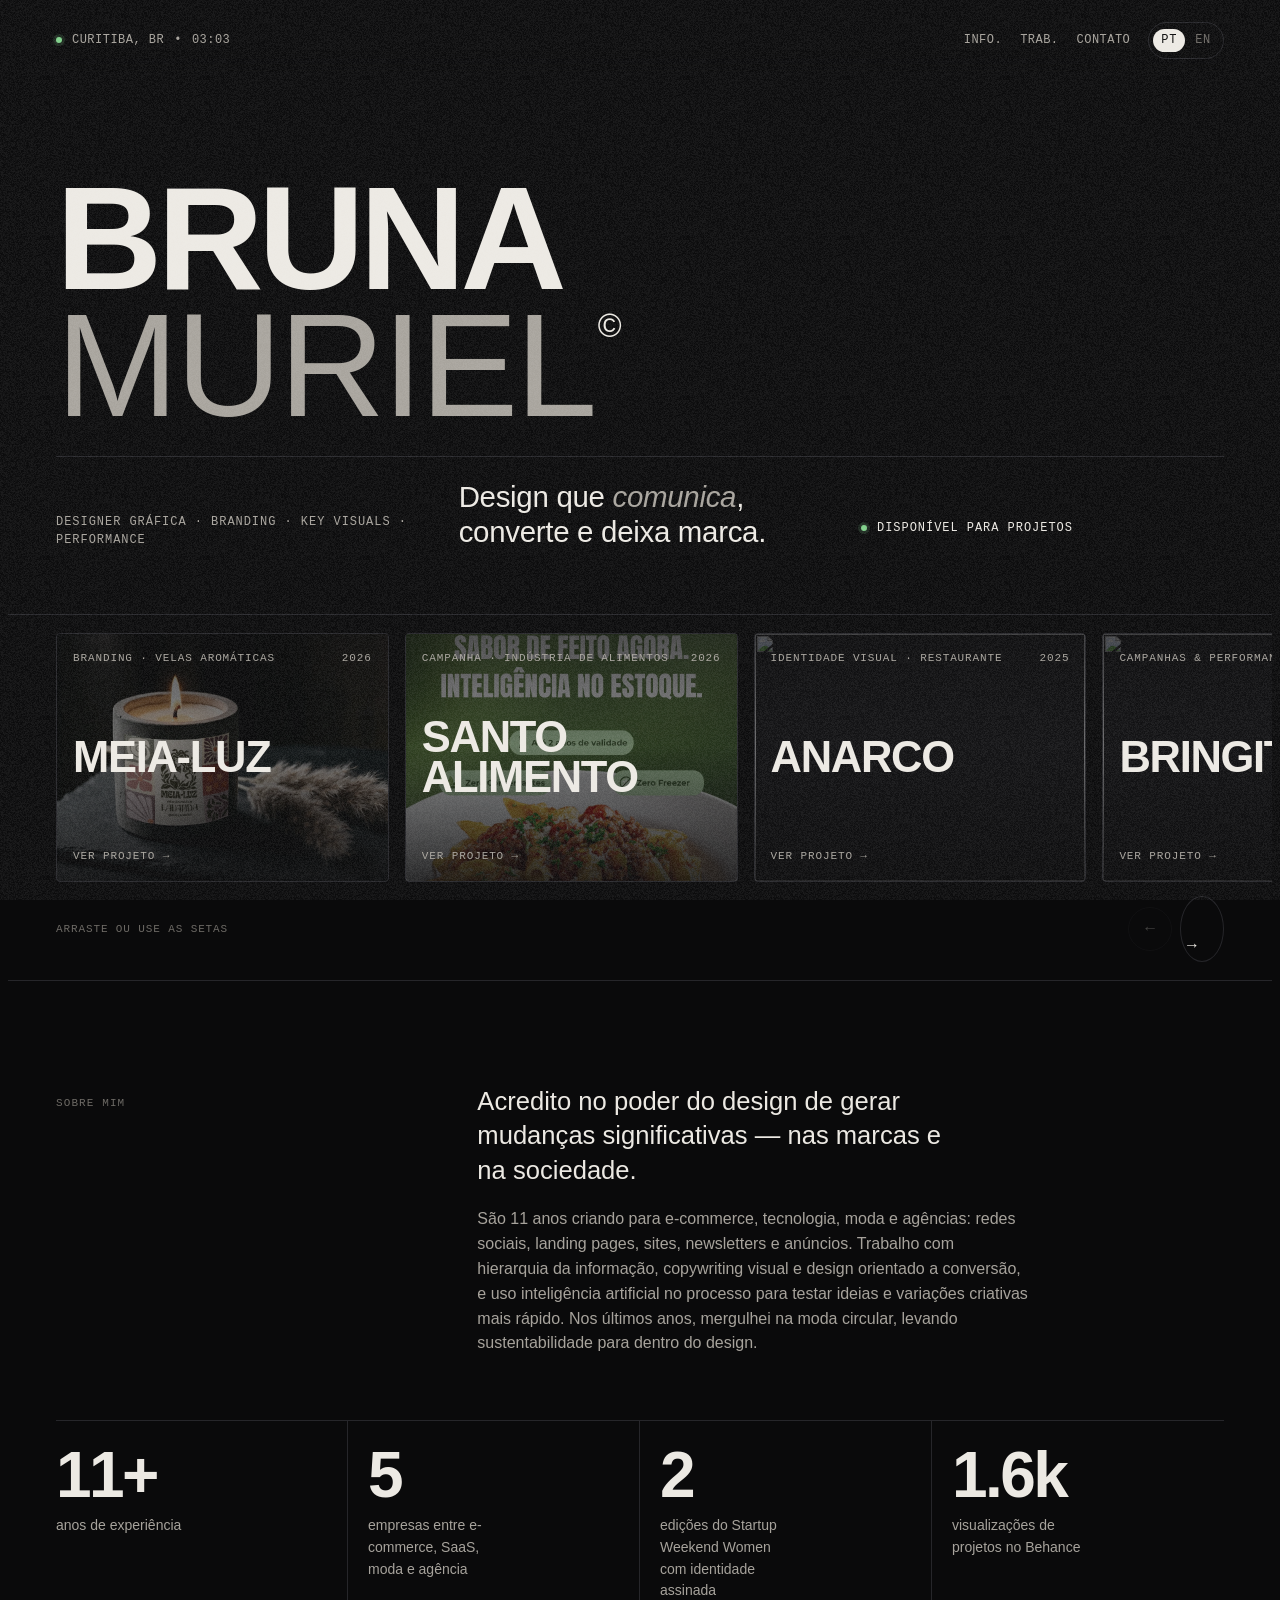
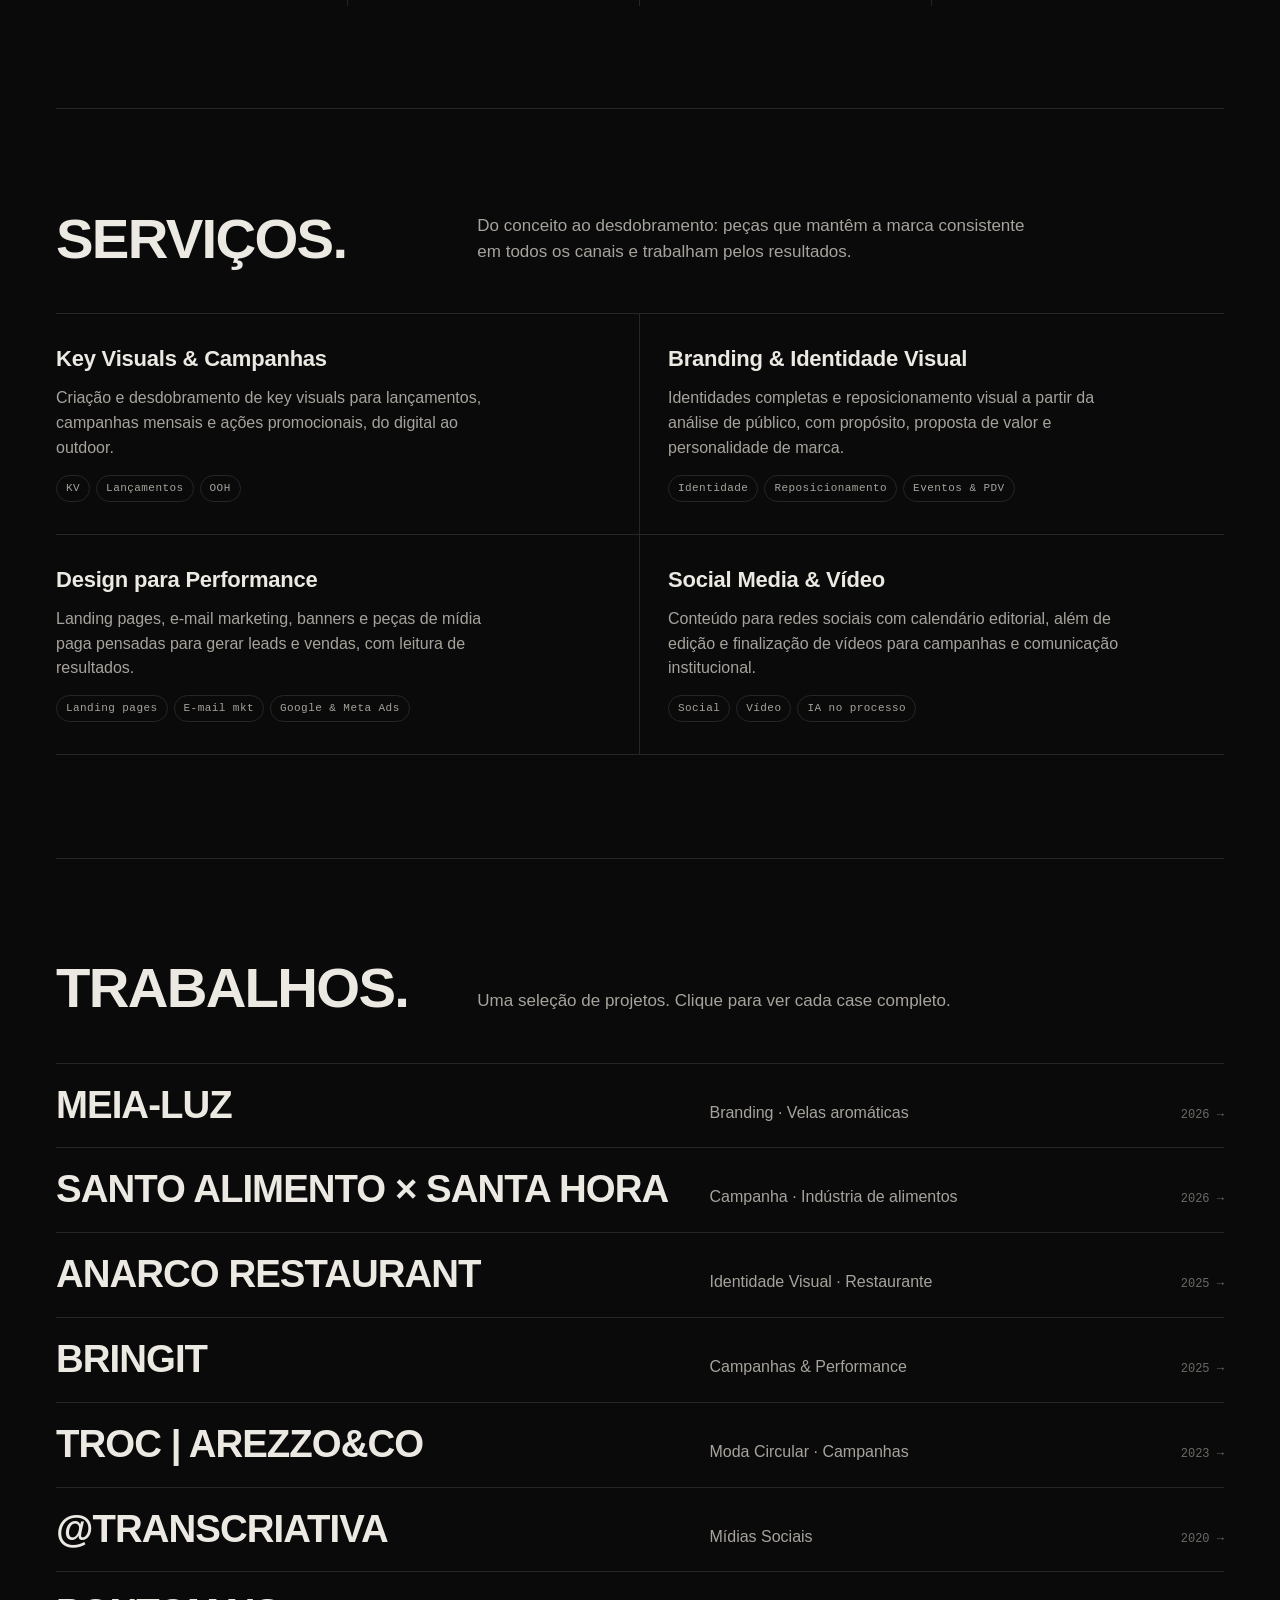
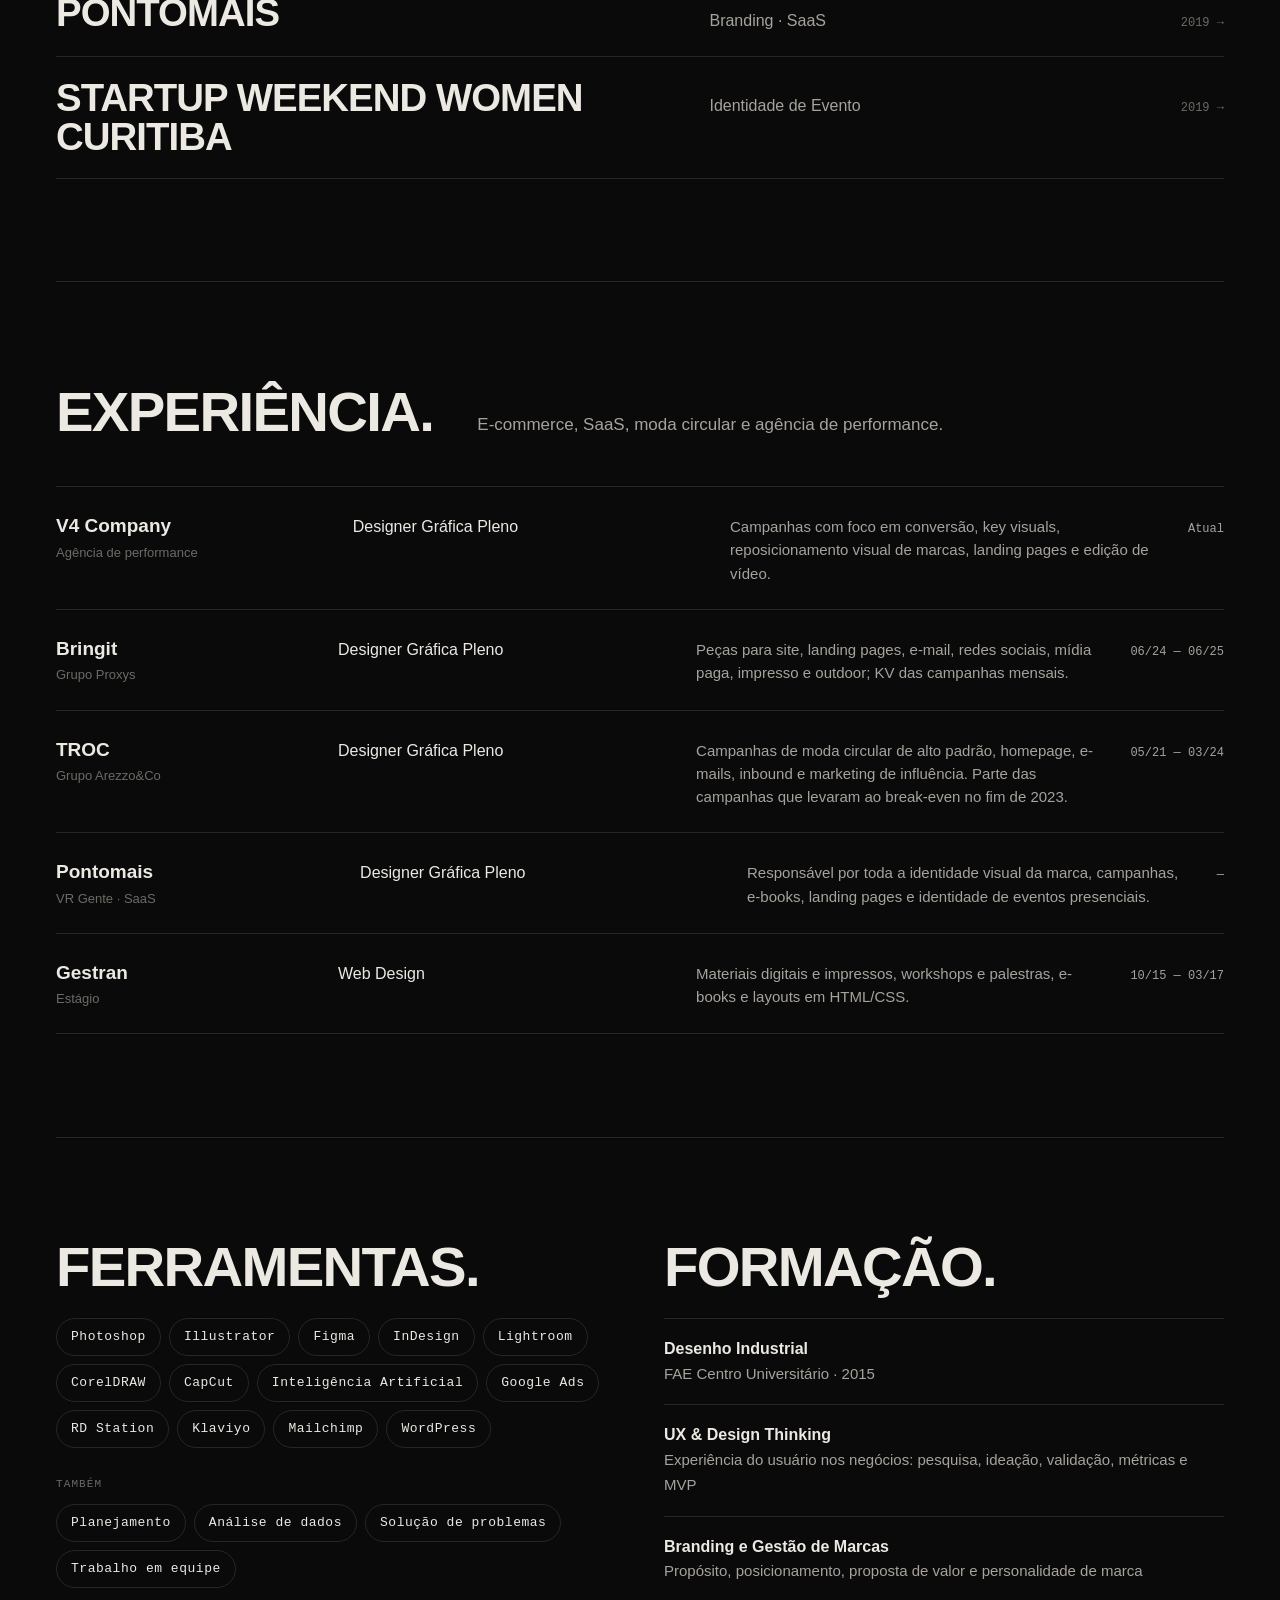
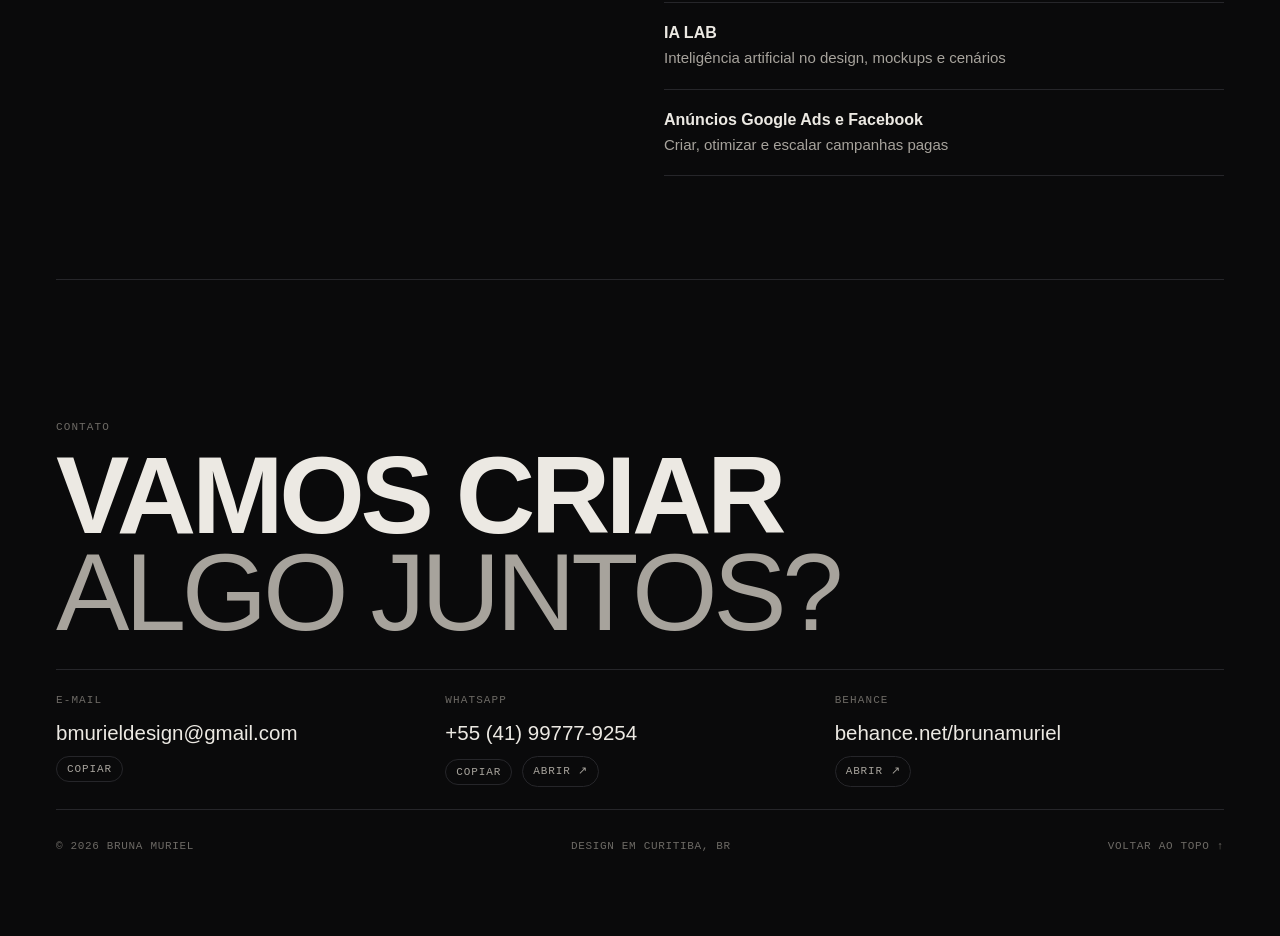
==== commit 09e9e46a: "Add files via upload" ====
--- a/index.html
+++ b/index.html
@@ -36,6 +36,7 @@
 
 <div class="strip" aria-label="Projetos em destaque">
   <div class="track" id="track"></div>
+  <div class="strip-ctrl"><span class="mono-hint" data-i18n="strip.hint">Arraste ou use as setas</span><button class="strip-nav prev" id="prev" type="button" aria-label="Projeto anterior">←</button><button class="strip-nav next" id="next" type="button" aria-label="Próximo projeto">→</button></div>
 </div>
 
 <div class="wrap">
@@ -224,13 +225,14 @@
       "ft.made":"Designed in Curitiba, BR","ft.top":"Back to top ↑",
       "tile.see":"View case ↗"};
 window.I18N_EN["tile.see"]="View project →";
+window.I18N_EN["strip.hint"]="Drag or use the arrows";
 window.I18N_PT = {"ct.copied":"Copiado","tile.see":"Ver projeto →"};
 (function(){
   var projects = [{"slug": "meia-luz", "t": "Meia-Luz", "full": "Meia-Luz", "c": {"pt": "Branding · Velas aromáticas", "en": "Branding · Scented candles"}, "y": "2026", "cover": "ml-mockup-vela.webp"},{"slug": "santo-alimento", "t": "Santo Alimento", "full": "Santo Alimento × Santa Hora", "c": {"pt": "Campanha · Indústria de alimentos", "en": "Campaign · Food industry"}, "y": "2026", "cover": "sa-feed-01.webp"},{"slug": "anarco", "t": "Anarco", "full": "Anarco Restaurant", "c": {"pt": "Identidade Visual · Restaurante", "en": "Visual Identity · Restaurant"}, "y": "2025", "cover": "https://mir-s3-cdn-cf.behance.net/projects/808/9b812a225993903.Y3JvcCwxMzgwLDEwODAsMjcwLDA.png"}, {"slug": "bringit", "t": "bringIT", "full": "bringIT", "c": {"pt": "Campanhas & Performance", "en": "Campaigns & Performance"}, "y": "2025", "cover": "https://mir-s3-cdn-cf.behance.net/projects/808/ded23a225885359.Y3JvcCwxMzgwLDEwODAsMjcwLDA.png"}, {"slug": "troc", "t": "TROC", "full": "TROC | Arezzo&Co", "c": {"pt": "Moda Circular · Campanhas", "en": "Circular Fashion · Campaigns"}, "y": "2023", "cover": "https://mir-s3-cdn-cf.behance.net/projects/808/a8e823169679973.Y3JvcCwxMzgwLDEwODAsMjcwLDA.png"}, {"slug": "transcriativa", "t": "Trans­criativa", "full": "@transcriativa", "c": {"pt": "Mídias Sociais", "en": "Social Media"}, "y": "2020", "cover": "https://mir-s3-cdn-cf.behance.net/projects/808/191b45101455155.Y3JvcCwxNDE2LDExMDcsNTYsNDU.png"}, {"slug": "pontomais", "t": "Pontomais", "full": "Pontomais", "c": {"pt": "Branding · SaaS", "en": "Branding · SaaS"}, "y": "2019", "cover": "https://mir-s3-cdn-cf.behance.net/projects/808/f271a289563973.Y3JvcCwxMzgwLDEwNzksNzgsMTM.png"}, {"slug": "startup-weekend-women", "t": "SW Women", "full": "Startup Weekend Women Curitiba", "c": {"pt": "Identidade de Evento", "en": "Event Identity"}, "y": "2019", "cover": "https://mir-s3-cdn-cf.behance.net/projects/808/c9e49783041361.Y3JvcCw4MDgsNjMyLDE3MCww.png"}];
   window.BM_render = function(lang){
     var t = window.BM ? window.BM.t : function(k){return k};
     var html = "";
-    for (var r=0;r<2;r++) projects.forEach(function(p){
+    for (var r=0;r<1;r++) projects.forEach(function(p){
       html += '<a class="tile" href="'+p.slug+'.html"'+(r?' aria-hidden="true" tabindex="-1"':'')+'>'+
         '<img class="cover" src="'+p.cover+'" alt="" loading="lazy">'+
         '<span class="mono"><span>'+p.c[lang]+'</span><span>'+p.y+'</span></span>'+
@@ -245,5 +247,35 @@
 })();
 </script>
 <script src="site.js"></script>
+<script>
+(function(){
+  var tr=document.getElementById("track"), pv=document.getElementById("prev"), nx=document.getElementById("next");
+  if(!tr) return;
+  function step(){ var t=tr.querySelector(".tile"); return t ? t.getBoundingClientRect().width + 16 : 300; }
+  function atEnd(){ return tr.scrollLeft + tr.clientWidth >= tr.scrollWidth - 4; }
+  function upd(){ pv.disabled = tr.scrollLeft <= 4; nx.disabled = atEnd(); }
+  pv.addEventListener("click",function(){ tr.scrollBy({left:-step(),behavior:"smooth"}); hold(); });
+  nx.addEventListener("click",function(){ tr.scrollBy({left:step(),behavior:"smooth"}); hold(); });
+  tr.addEventListener("scroll",upd,{passive:true}); window.addEventListener("resize",upd);
+  tr.addEventListener("keydown",function(e){ if(e.key==="ArrowRight"){nx.click();e.preventDefault();} if(e.key==="ArrowLeft"){pv.click();e.preventDefault();} });
+  tr.setAttribute("tabindex","0");
+  // drag with the mouse
+  var down=false, sx=0, sl=0, moved=false;
+  tr.addEventListener("pointerdown",function(e){ if(e.pointerType!=="mouse") return; down=true; moved=false; sx=e.clientX; sl=tr.scrollLeft; hold(); });
+  window.addEventListener("pointermove",function(e){ if(!down) return; var dx=e.clientX-sx; if(Math.abs(dx)>4){ moved=true; tr.classList.add("dragging"); } tr.scrollLeft=sl-dx; });
+  window.addEventListener("pointerup",function(){ if(!down) return; down=false; setTimeout(function(){ tr.classList.remove("dragging"); },0); });
+  tr.addEventListener("click",function(e){ if(moved){ e.preventDefault(); moved=false; } },true);
+  // gentle auto-advance; pauses while the visitor interacts
+  var reduce = window.matchMedia && matchMedia("(prefers-reduced-motion: reduce)").matches;
+  var paused=false, until=0;
+  function hold(){ until=Date.now()+8000; }
+  ["mouseenter","focusin","touchstart"].forEach(function(ev){ tr.parentElement.addEventListener(ev,function(){ paused=true; hold(); },{passive:true}); });
+  ["mouseleave","focusout"].forEach(function(ev){ tr.parentElement.addEventListener(ev,function(){ paused=false; },{passive:true}); });
+  tr.addEventListener("touchend",function(){ paused=false; hold(); },{passive:true});
+  if(!reduce) setInterval(function(){ if(paused||Date.now()<until||document.hidden) return; if(atEnd()) tr.scrollTo({left:0,behavior:"smooth"}); else tr.scrollBy({left:step(),behavior:"smooth"}); },3500);
+  setTimeout(upd,300);
+})();
+</script>
+
 </body>
 </html>
--- a/style.css
+++ b/style.css
@@ -77,10 +77,17 @@
 .avail{display:inline-flex;gap:10px;align-items:center;font-family:var(--mono);font-size:12px;text-transform:uppercase;letter-spacing:.08em}
 
 /* strip */
-.strip{overflow:hidden;border-block:1px solid var(--line);padding-block:18px;mask-image:linear-gradient(90deg,transparent,#000 6%,#000 94%,transparent)}
-.track{display:flex;gap:16px;width:max-content;animation:slide 60s linear infinite}
-.strip:hover .track{animation-play-state:paused}
-@keyframes slide{to{transform:translateX(-50%)}}
+.strip{position:relative;border-block:1px solid var(--line);padding-block:18px}
+.track{display:flex;gap:16px;overflow-x:auto;overscroll-behavior-x:contain;scroll-snap-type:x mandatory;scroll-padding-inline:var(--gutter);padding-inline:var(--gutter);scrollbar-width:none;cursor:grab;-webkit-overflow-scrolling:touch}
+.track::-webkit-scrollbar{display:none}
+.track.dragging{cursor:grabbing;scroll-snap-type:none}
+.track.dragging .tile{pointer-events:none}
+.tile{scroll-snap-align:start}
+.strip-ctrl{display:flex;justify-content:flex-end;align-items:center;gap:8px;padding:14px var(--gutter) 0}
+.mono-hint{font-family:var(--mono);font-size:11px;letter-spacing:.08em;text-transform:uppercase;color:var(--ink-mute);margin-right:auto}
+.strip-nav{width:44px;height:44px;border-radius:50%;border:1px solid var(--line);background:none;color:var(--ink);font-family:var(--mono);font-size:16px;cursor:pointer;display:grid;place-items:center;transition:background .2s,border-color .2s,opacity .2s}
+.strip-nav:hover{background:var(--ink);color:var(--ground);border-color:var(--ink)}
+.strip-nav[disabled]{opacity:.25;cursor:default;pointer-events:none}
 .tile{
   flex:0 0 auto;width:clamp(220px,26vw,340px);aspect-ratio:4/3;
   background:var(--raise);border:1px solid var(--line);border-radius:4px;
